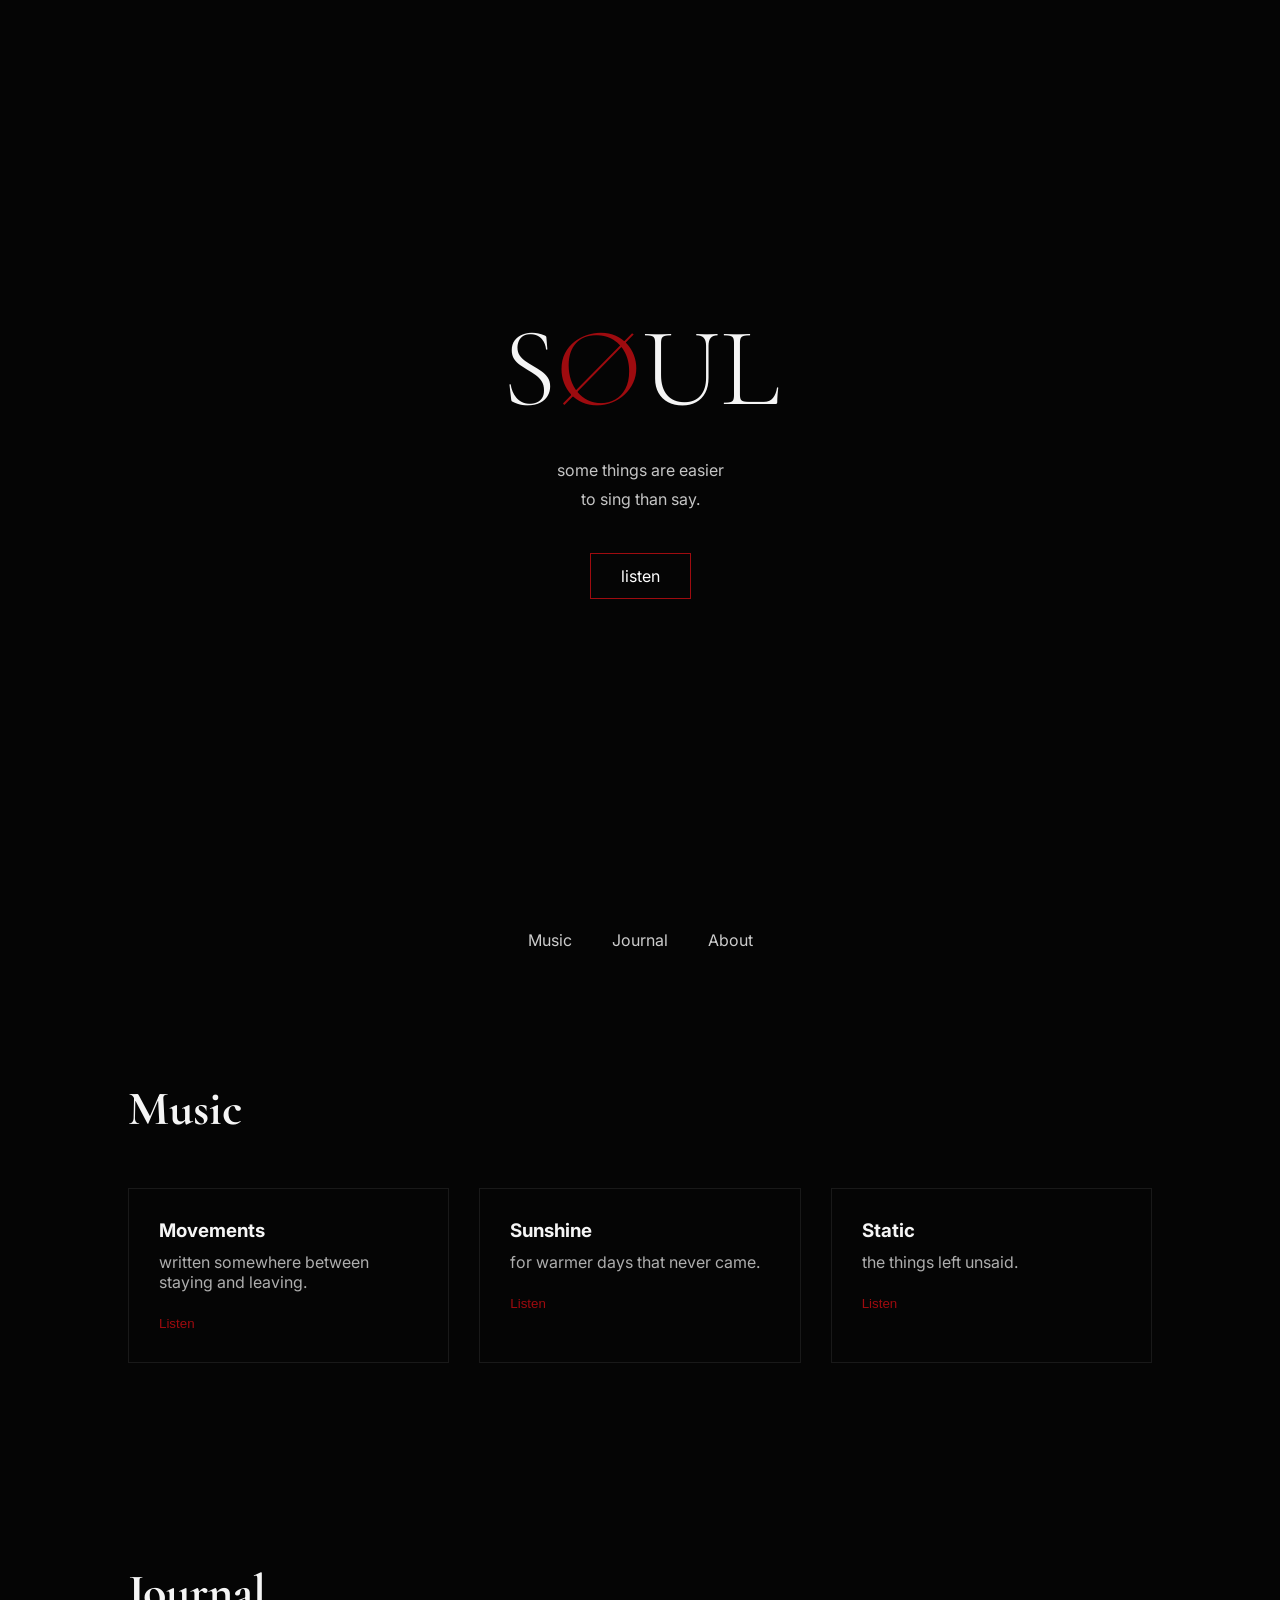
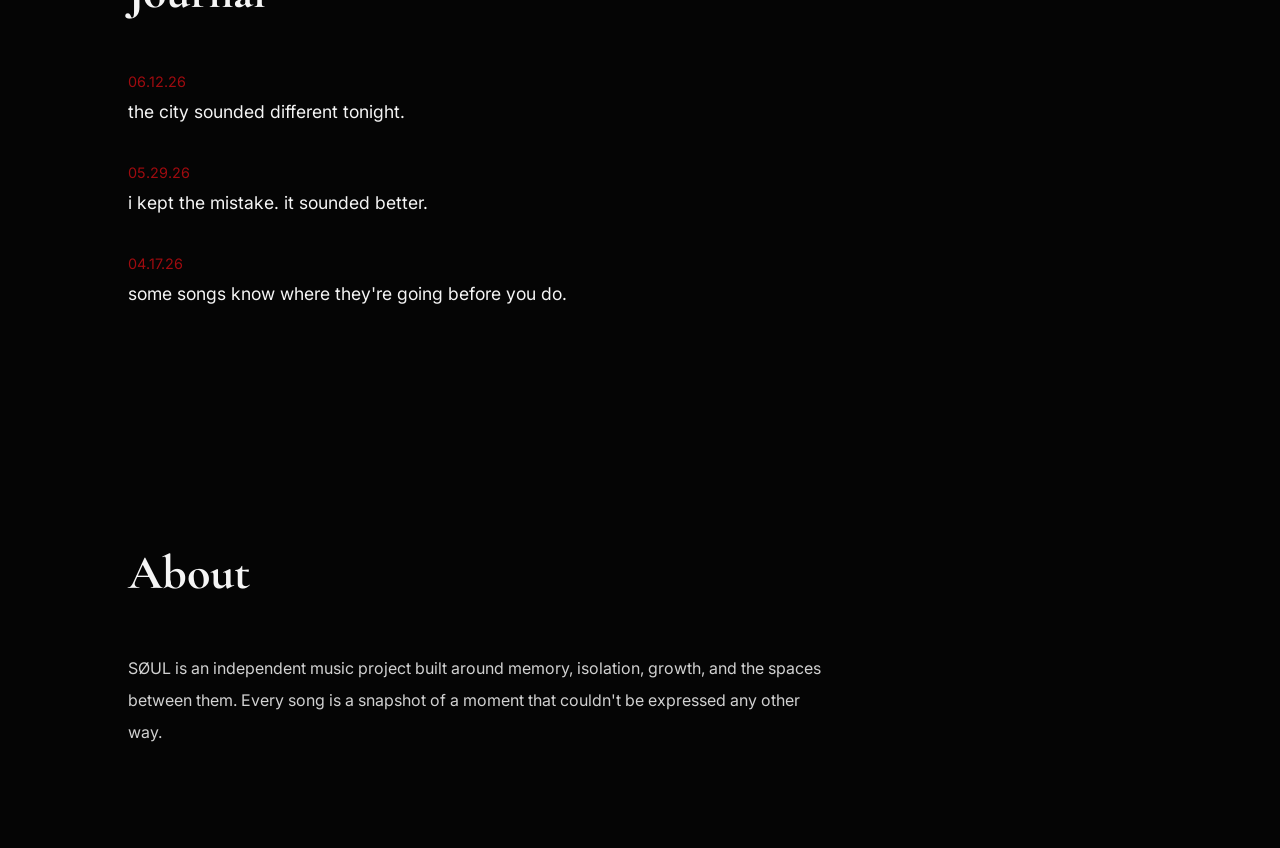
==== index.html @ dfeded20 "Code" ====
<!DOCTYPE html>
<html lang="en">
<head>
<meta charset="UTF-8">
<meta name="viewport" content="width=device-width, initial-scale=1.0">

<title>SØUL</title>

<link rel="stylesheet" href="style.css">

<link rel="preconnect" href="https://fonts.googleapis.com">
<link href="https://fonts.googleapis.com/css2?family=Cormorant+Garamond:wght@300;400;600&family=Inter:wght@300;400;500&display=swap" rel="stylesheet">
</head>

<body>

<div class="grain"></div>

<section class="hero">

    <h1>S<span>Ø</span>UL</h1>

    <p>
        some things are easier<br>
        to sing than say.
    </p>

    <a href="#music" class="enter-btn">listen</a>

</section>

<nav>

    <a href="#music">Music</a>
    <a href="#journal">Journal</a>
    <a href="#about">About</a>

</nav>

<section id="music">

    <h2>Music</h2>

    <div class="music-grid">

        <div class="card">
            <h3>Movements</h3>
            <p>written somewhere between staying and leaving.</p>
            <button>Listen</button>
        </div>

        <div class="card">
            <h3>Sunshine</h3>
            <p>for warmer days that never came.</p>
            <button>Listen</button>
        </div>

        <div class="card">
            <h3>Static</h3>
            <p>the things left unsaid.</p>
            <button>Listen</button>
        </div>

    </div>

</section>

<section id="journal">

    <h2>Journal</h2>

    <div class="entry">
        <span>06.12.26</span>
        <p>the city sounded different tonight.</p>
    </div>

    <div class="entry">
        <span>05.29.26</span>
        <p>i kept the mistake. it sounded better.</p>
    </div>

    <div class="entry">
        <span>04.17.26</span>
        <p>some songs know where they're going before you do.</p>
    </div>

</section>

<section id="about">

    <h2>About</h2>

    <p class="about-text">
        SØUL is an independent music project built around memory,
        isolation, growth, and the spaces between them.
        Every song is a snapshot of a moment that couldn't
        be expressed any other way.
    </p>

</section>

<script src="script.js"></script>

</body>
</html>
---- style.css ----
*{
    margin:0;
    padding:0;
    box-sizing:border-box;
}

html{
    scroll-behavior:smooth;
}

body{
    background:#050505;
    color:#f5f5f5;
    font-family:'Inter',sans-serif;
    overflow-x:hidden;
}

/* Grain */

.grain{
    position:fixed;
    inset:0;
    pointer-events:none;
    opacity:.06;
    background-image:url("https://grainy-gradients.vercel.app/noise.svg");
    z-index:999;
}

/* Hero */

.hero{
    height:100vh;
    display:flex;
    flex-direction:column;
    justify-content:center;
    align-items:center;
    text-align:center;
}

.hero h1{
    font-family:'Cormorant Garamond',serif;
    font-size:7rem;
    font-weight:300;
}

.hero span{
    color:#9E0B0F;
}

.hero p{
    margin-top:20px;
    line-height:1.8;
    opacity:.8;
}

.enter-btn{
    margin-top:40px;
    color:white;
    text-decoration:none;
    border:1px solid #9E0B0F;
    padding:12px 30px;
    transition:.3s;
}

.enter-btn:hover{
    background:#9E0B0F;
}

/* Nav */

nav{
    display:flex;
    justify-content:center;
    gap:40px;
    padding:30px;
}

nav a{
    color:#ccc;
    text-decoration:none;
}

nav a:hover{
    color:white;
}

/* Sections */

section{
    padding:100px 10%;
}

h2{
    font-family:'Cormorant Garamond',serif;
    font-size:3rem;
    margin-bottom:50px;
}

/* Music */

.music-grid{
    display:grid;
    grid-template-columns:repeat(auto-fit,minmax(250px,1fr));
    gap:30px;
}

.card{
    border:1px solid rgba(255,255,255,.08);
    padding:30px;
    transition:.3s;
}

.card:hover{
    transform:translateY(-5px);
    border-color:#9E0B0F;
}

.card h3{
    margin-bottom:10px;
}

.card p{
    opacity:.7;
    margin-bottom:20px;
}

.card button{
    background:none;
    border:none;
    color:#9E0B0F;
    cursor:pointer;
}

/* Journal */

.entry{
    margin-bottom:40px;
}

.entry span{
    color:#9E0B0F;
    font-size:.9rem;
}

.entry p{
    margin-top:10px;
    font-size:1.1rem;
}

/* About */

.about-text{
    max-width:700px;
    line-height:2;
    opacity:.85;
}
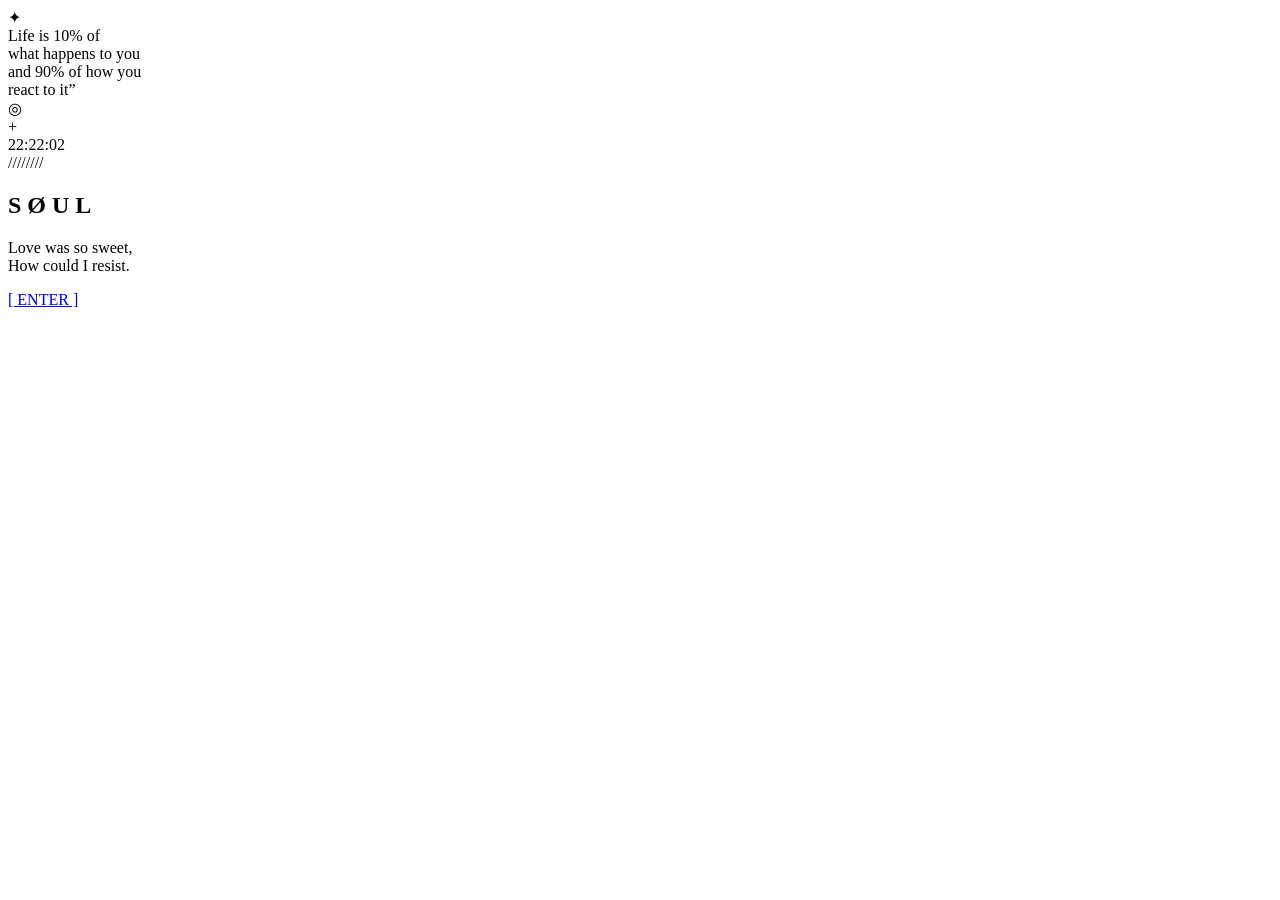
==== commit 9c50a31a: "dad" ====
--- a/index.html
+++ b/index.html
@@ -6,100 +6,61 @@
 
 <title>SØUL</title>
 
+<link rel="preconnect" href="https://fonts.googleapis.com">
+<link href="https://fonts.googleapis.com/css2?family=Cormorant+Garamond:wght@300;400;600&family=Special+Elite&family=Caveat:wght@400;700&display=swap" rel="stylesheet">
+
 <link rel="stylesheet" href="style.css">
-
-<link rel="preconnect" href="https://fonts.googleapis.com">
-<link href="https://fonts.googleapis.com/css2?family=Cormorant+Garamond:wght@300;400;600&family=Inter:wght@300;400;500&display=swap" rel="stylesheet">
 </head>
 
 <body>
 
 <div class="grain"></div>
 
+<!-- Background -->
+
+<div class="background"></div>
+
+<!-- Doodles -->
+
+<div class="doodle star">✦</div>
+
+<div class="doodle quote">
+Life is 10% of<br>
+what happens to you<br>
+and 90% of how you<br>
+react to it”
+</div>
+
+<div class="doodle orbit">◎</div>
+
+<div class="doodle crosshair">+</div>
+
+<div class="doodle timestamp">
+22:22:02
+</div>
+
+<div class="doodle scribble">
+////////
+</div>
+
+<!-- Main -->
+
 <section class="hero">
 
-    <h1>S<span>Ø</span>UL</h1>
+<h1>
+S <span>Ø</span> U L
+</h1>
 
-    <p>
-        some things are easier<br>
-        to sing than say.
-    </p>
+<p>
+Love was so sweet,<br>
+How could I resist.
+</p>
 
-    <a href="#music" class="enter-btn">listen</a>
+<a href="music.html" class="enter">
+[ ENTER ]
+</a>
 
 </section>
 
-<nav>
-
-    <a href="#music">Music</a>
-    <a href="#journal">Journal</a>
-    <a href="#about">About</a>
-
-</nav>
-
-<section id="music">
-
-    <h2>Music</h2>
-
-    <div class="music-grid">
-
-        <div class="card">
-            <h3>Movements</h3>
-            <p>written somewhere between staying and leaving.</p>
-            <button>Listen</button>
-        </div>
-
-        <div class="card">
-            <h3>Sunshine</h3>
-            <p>for warmer days that never came.</p>
-            <button>Listen</button>
-        </div>
-
-        <div class="card">
-            <h3>Static</h3>
-            <p>the things left unsaid.</p>
-            <button>Listen</button>
-        </div>
-
-    </div>
-
-</section>
-
-<section id="journal">
-
-    <h2>Journal</h2>
-
-    <div class="entry">
-        <span>06.12.26</span>
-        <p>the city sounded different tonight.</p>
-    </div>
-
-    <div class="entry">
-        <span>05.29.26</span>
-        <p>i kept the mistake. it sounded better.</p>
-    </div>
-
-    <div class="entry">
-        <span>04.17.26</span>
-        <p>some songs know where they're going before you do.</p>
-    </div>
-
-</section>
-
-<section id="about">
-
-    <h2>About</h2>
-
-    <p class="about-text">
-        SØUL is an independent music project built around memory,
-        isolation, growth, and the spaces between them.
-        Every song is a snapshot of a moment that couldn't
-        be expressed any other way.
-    </p>
-
-</section>
-
-<script src="script.js"></script>
-
 </body>
 </html>
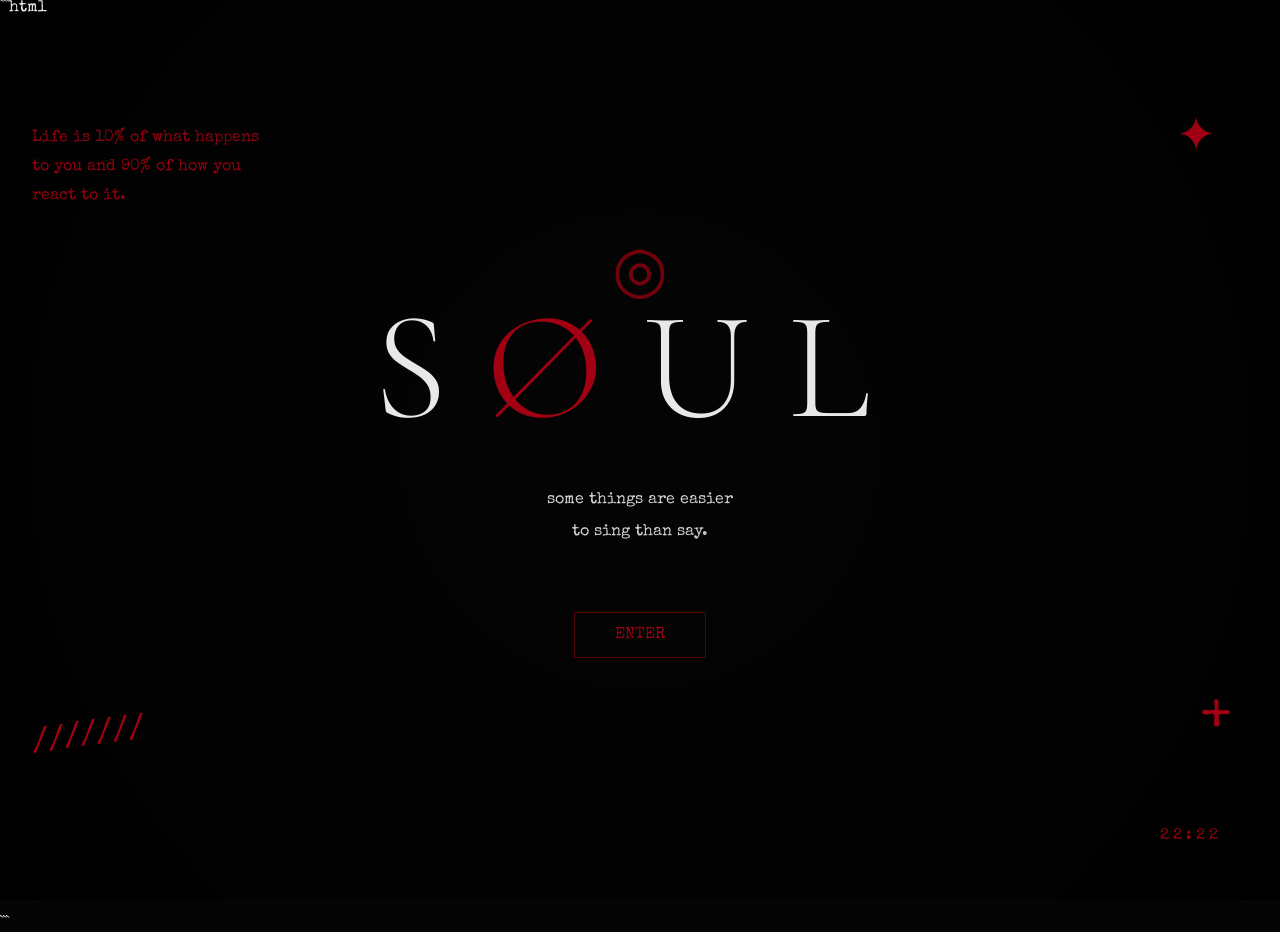
==== commit 3085b8c0: "Some fun little changes" ====
--- a/index.html
+++ b/index.html
@@ -1,66 +1,76 @@
+```html
 <!DOCTYPE html>
 <html lang="en">
 <head>
-<meta charset="UTF-8">
-<meta name="viewport" content="width=device-width, initial-scale=1.0">
+    <meta charset="UTF-8">
+    <meta name="viewport" content="width=device-width, initial-scale=1.0">
+    <title>SØUL</title>
 
-<title>SØUL</title>
+    <link rel="preconnect" href="https://fonts.googleapis.com">
+    <link rel="preconnect" href="https://fonts.gstatic.com" crossorigin>
 
-<link rel="preconnect" href="https://fonts.googleapis.com">
-<link href="https://fonts.googleapis.com/css2?family=Cormorant+Garamond:wght@300;400;600&family=Special+Elite&family=Caveat:wght@400;700&display=swap" rel="stylesheet">
+    <link href="https://fonts.googleapis.com/css2?family=Cormorant+Garamond:wght@300;400;600&family=Special+Elite&display=swap" rel="stylesheet">
 
-<link rel="stylesheet" href="style.css">
+    <link rel="stylesheet" href="css/main.css">
 </head>
-
 <body>
 
-<div class="grain"></div>
+    <div class="bg-image"></div>
+    <div class="overlay"></div>
+    <div class="grain"></div>
 
-<!-- Background -->
+    <div class="landing">
 
-<div class="background"></div>
+        <aside class="notes left">
 
-<!-- Doodles -->
+            <div class="quote">
+                Life is 10% of what
+                happens to you and
+                90% of how you react
+                to it.
+            </div>
 
-<div class="doodle star">✦</div>
+            <div class="scribble">
+                ///////
+            </div>
 
-<div class="doodle quote">
-Life is 10% of<br>
-what happens to you<br>
-and 90% of how you<br>
-react to it”
-</div>
+        </aside>
 
-<div class="doodle orbit">◎</div>
+        <main class="hero">
 
-<div class="doodle crosshair">+</div>
+            <div class="orbit">◎</div>
 
-<div class="doodle timestamp">
-22:22:02
-</div>
+            <h1>S<span>Ø</span>UL</h1>
 
-<div class="doodle scribble">
-////////
-</div>
+            <p class="tagline">
+                some things are easier<br>
+                to sing than say.
+            </p>
 
-<!-- Main -->
+            <a href="music.html" class="enter-btn">
+                ENTER
+            </a>
 
-<section class="hero">
+        </main>
 
-<h1>
-S <span>Ø</span> U L
-</h1>
+        <aside class="notes right">
 
-<p>
-Love was so sweet,<br>
-How could I resist.
-</p>
+            <div class="star">✦</div>
 
-<a href="music.html" class="enter">
-[ ENTER ]
-</a>
+            <div class="time">
+                22:22
+            </div>
 
-</section>
+            <div class="crosshair">
+                +
+            </div>
+
+        </aside>
+
+    </div>
+
+    <script src="js/main.js"></script>
 
 </body>
-</html>+</html>
+```
--- a/css/main.css
+++ b/css/main.css
@@ -0,0 +1,235 @@
+*{
+    margin:0;
+    padding:0;
+    box-sizing:border-box;
+}
+
+:root{
+    --bg:#050505;
+    --white:#e8e8e8;
+    --red:#a10012;
+}
+
+body{
+    background:var(--bg);
+    color:var(--white);
+    overflow:hidden;
+    font-family:'Special Elite', monospace;
+}
+
+/* Background */
+
+.bg-image{
+    position:fixed;
+    inset:0;
+
+    background:
+        url("https://images.unsplash.com/photo-1519608487953-e999c86e7455?auto=format&fit=crop&w=1600&q=80");
+
+    background-size:cover;
+    background-position:center;
+
+    filter:
+        grayscale(100%)
+        brightness(.35);
+
+    transform:scale(1.05);
+
+    z-index:-3;
+
+    transition:transform .15s linear;
+}
+
+.overlay{
+    position:fixed;
+    inset:0;
+
+    background:
+        radial-gradient(
+            circle,
+            transparent 0%,
+            rgba(0,0,0,.4) 60%,
+            rgba(0,0,0,.85) 100%
+        );
+
+    z-index:-2;
+}
+
+/* Film Grain */
+
+.grain{
+    position:fixed;
+    inset:0;
+
+    opacity:.04;
+
+    background-image:
+        repeating-radial-gradient(
+            circle at center,
+            rgba(255,255,255,.04),
+            rgba(255,255,255,.04) 1px,
+            transparent 1px,
+            transparent 4px
+        );
+
+    pointer-events:none;
+    z-index:100;
+}
+
+/* Layout */
+
+.landing{
+    display:grid;
+    grid-template-columns:1fr 2fr 1fr;
+    height:100vh;
+}
+
+/* Notes */
+
+.notes{
+    position:relative;
+}
+
+.quote{
+    position:absolute;
+    top:12%;
+    left:10%;
+
+    max-width:240px;
+
+    color:var(--red);
+
+    line-height:1.8;
+    opacity:.9;
+}
+
+.scribble{
+    position:absolute;
+    bottom:18%;
+    left:10%;
+
+    color:var(--red);
+
+    font-size:2rem;
+
+    transform:rotate(-8deg);
+}
+
+.star{
+    position:absolute;
+    top:10%;
+    right:20%;
+
+    color:var(--red);
+
+    font-size:3rem;
+}
+
+.crosshair{
+    position:absolute;
+    bottom:18%;
+    right:15%;
+
+    color:var(--red);
+
+    font-size:4rem;
+}
+
+.time{
+    position:absolute;
+    bottom:8%;
+    right:18%;
+
+    color:var(--red);
+
+    letter-spacing:4px;
+}
+
+/* Hero */
+
+.hero{
+    display:flex;
+    flex-direction:column;
+    justify-content:center;
+    align-items:center;
+
+    text-align:center;
+
+    position:relative;
+}
+
+.orbit{
+    position:absolute;
+    top:24%;
+
+    color:var(--red);
+
+    font-size:4rem;
+
+    opacity:.7;
+}
+
+.hero h1{
+    font-family:'Cormorant Garamond', serif;
+
+    font-size:clamp(4rem, 12vw, 10rem);
+
+    font-weight:300;
+
+    letter-spacing:.25em;
+}
+
+.hero span{
+    color:var(--red);
+}
+
+.tagline{
+    margin-top:1.5rem;
+
+    line-height:2;
+
+    opacity:.9;
+}
+
+.enter-btn{
+    margin-top:4rem;
+
+    color:var(--red);
+
+    text-decoration:none;
+
+    border:1px solid rgba(161,0,18,.5);
+
+    padding:14px 40px;
+
+    transition:.3s ease;
+}
+
+.enter-btn:hover{
+    background:rgba(161,0,18,.15);
+
+    letter-spacing:3px;
+}
+
+/* Mobile */
+
+@media(max-width:900px){
+
+    .landing{
+        grid-template-columns:1fr;
+    }
+
+    .notes{
+        display:none;
+    }
+
+    .hero h1{
+        letter-spacing:.15em;
+    }
+
+    .orbit{
+        top:28%;
+    }
+
+}
+
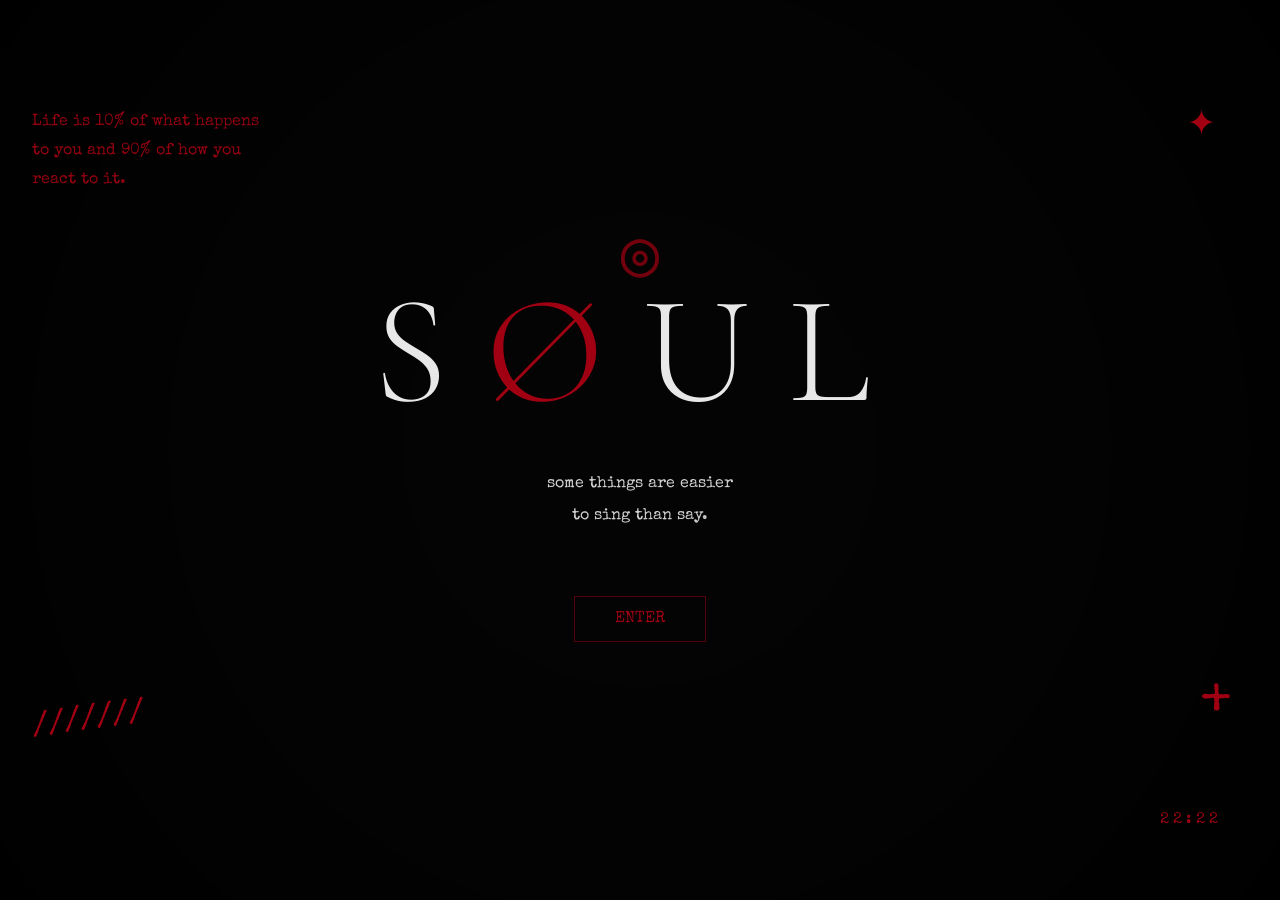
==== commit 1023cdab: "Main fixes" ====
--- a/index.html
+++ b/index.html
@@ -1,4 +1,3 @@
-```html
 <!DOCTYPE html>
 <html lang="en">
 <head>
@@ -73,4 +72,4 @@
 
 </body>
 </html>
-```
+
--- a/css/main.css
+++ b/css/main.css
@@ -233,3 +233,78 @@
 
 }
 
+/* Sidebar */
+
+.sidebar{
+    position:fixed;
+
+    left:0;
+    top:0;
+
+    width:240px;
+    height:100vh;
+
+    padding:50px 30px;
+
+    background:rgba(0,0,0,.4);
+
+    backdrop-filter:blur(6px);
+
+    border-right:
+    1px solid rgba(255,255,255,.05);
+}
+
+.logo{
+
+    font-family:
+    'Cormorant Garamond',
+    serif;
+
+    font-size:3rem;
+
+    margin-bottom:60px;
+}
+
+.logo span{
+    color:var(--red);
+}
+
+.sidebar nav{
+    display:flex;
+    flex-direction:column;
+
+    gap:20px;
+}
+
+.sidebar nav a{
+
+    text-decoration:none;
+
+    color:var(--white);
+
+    opacity:.7;
+
+    transition:.3s;
+}
+
+.sidebar nav a:hover{
+
+    opacity:1;
+
+    color:var(--red);
+}
+
+.sidebar-footer{
+
+    position:absolute;
+
+    bottom:40px;
+
+    max-width:150px;
+
+    color:var(--red);
+
+    font-size:.85rem;
+
+    line-height:1.8;
+}
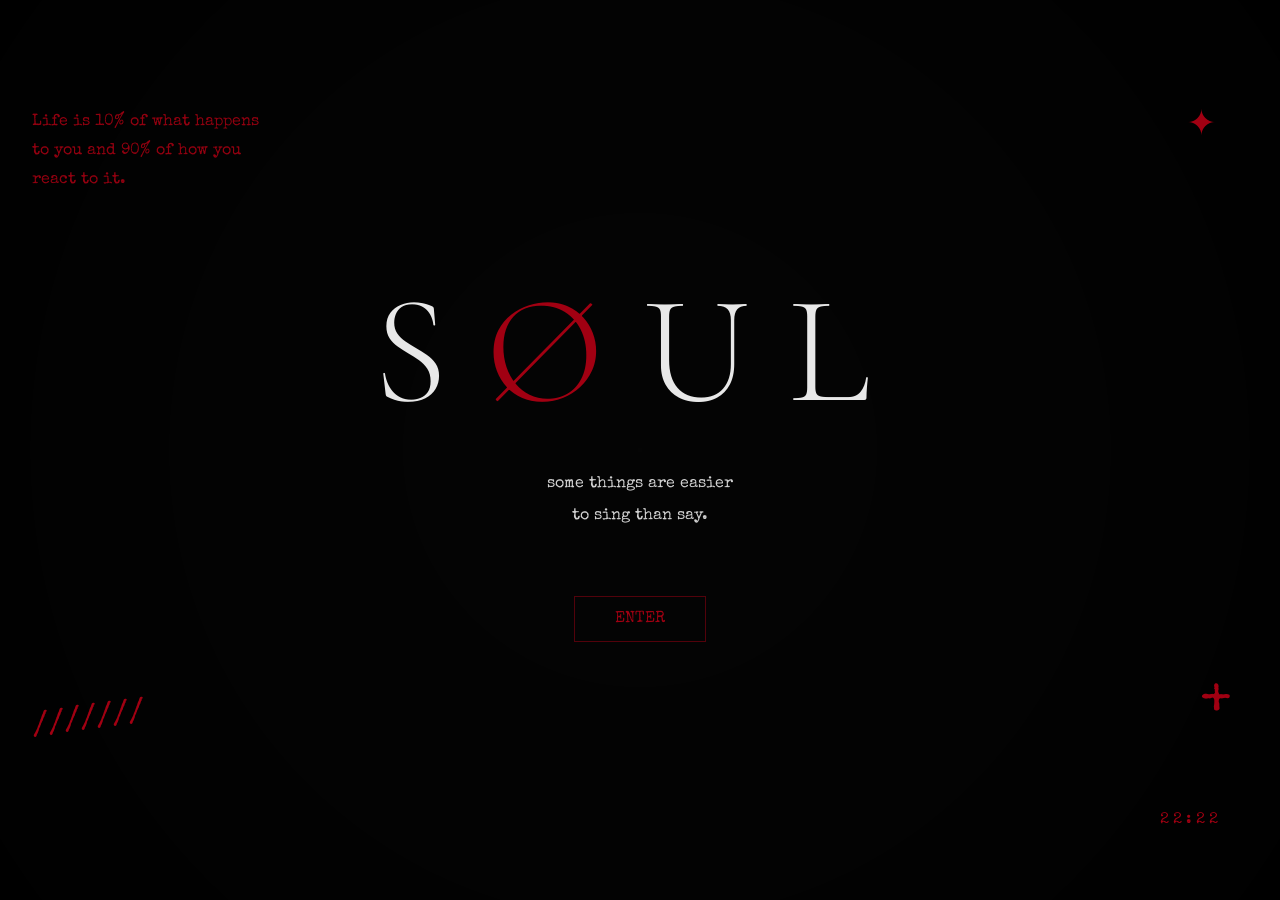
==== commit 3888007b: "Update index.html" ====
--- a/index.html
+++ b/index.html
@@ -37,7 +37,6 @@
 
         <main class="hero">
 
-            <div class="orbit">◎</div>
 
             <h1>S<span>Ø</span>UL</h1>
 
--- a/css/main.css
+++ b/css/main.css
@@ -13,9 +13,9 @@
 body{
     background:var(--bg);
     color:var(--white);
-    overflow:hidden;
     font-family:'Special Elite', monospace;
 }
+
 
 /* Background */
 
@@ -241,28 +241,34 @@
     left:0;
     top:0;
 
-    width:240px;
+    width:320px;
     height:100vh;
 
     padding:50px 30px;
 
-    background:rgba(0,0,0,.4);
+   background:
+   linear-gradient(
+    to bottom,
+    rgba(5,5,5,.9),
+    rgba(5,5,5,.75)
+    );
 
     backdrop-filter:blur(6px);
 
     border-right:
-    1px solid rgba(255,255,255,.05);
+    1px solid rgba(161,0,18,.15);
 }
 
 .logo{
-
-    font-family:
-    'Cormorant Garamond',
-    serif;
-
-    font-size:3rem;
-
-    margin-bottom:60px;
+    font-family:'Cormorant Garamond', serif;
+
+    font-size:5rem;
+
+    font-weight:300;
+
+    letter-spacing:.15em;
+
+    margin-bottom:100px;
 }
 
 .logo span{
